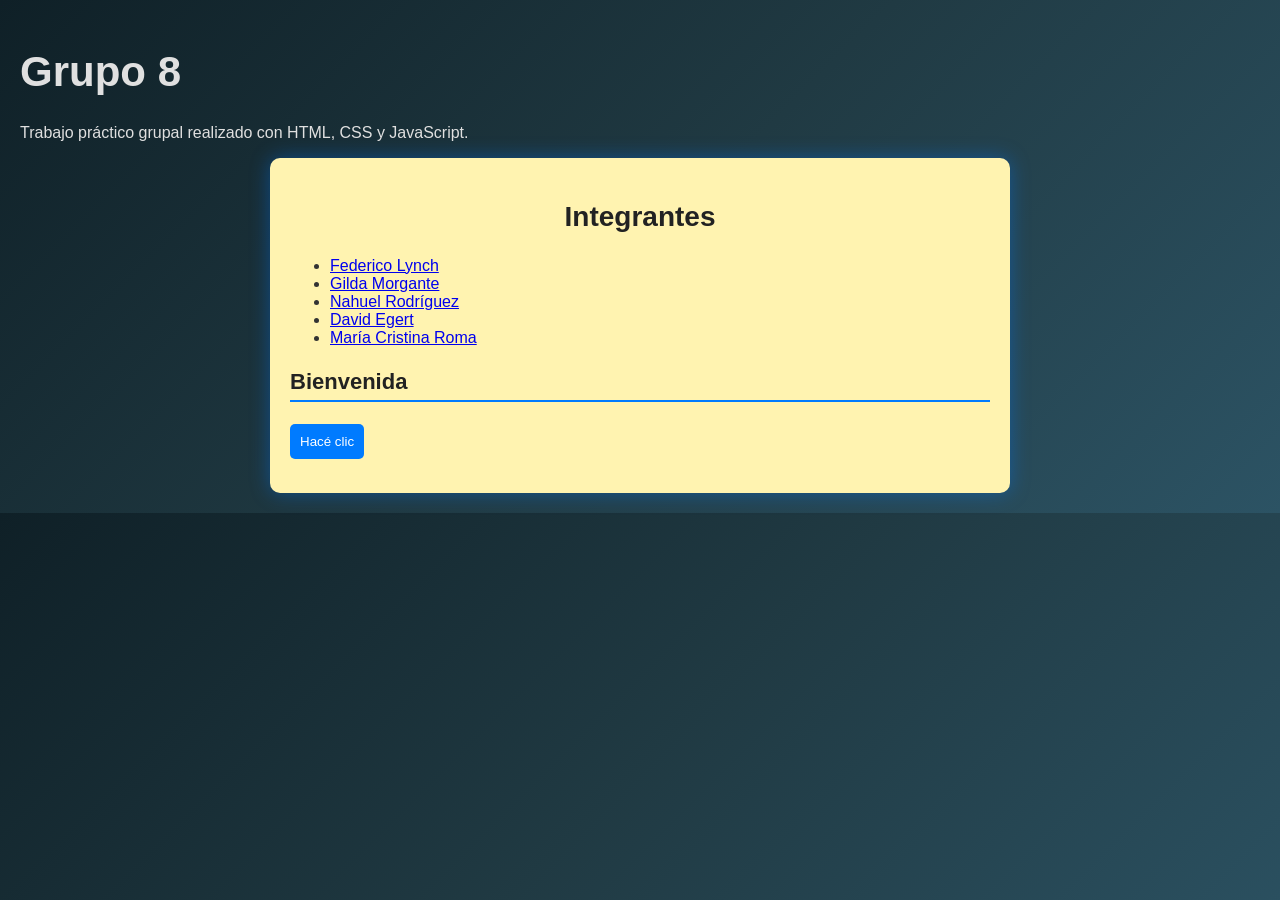
==== index.html @ 2f5c11e4 "..." ====
<!DOCTYPE html>
<html lang="es">
<head>
  <meta charset="UTF-8">
  <title>TP1 Web Grupo 8</title>
  <link rel="stylesheet" href="css/estilos.css">
</head>
<body>

  <header>
    <h1>Grupo 8</h1>
    <p>Trabajo práctico grupal realizado con HTML, CSS y JavaScript.</p>
  </header>

  <main>
    <section>
      <h2>Integrantes</h2>
      <ul>
        <li><a href="integrante1.html">Federico Lynch</a></li>
        <li><a href="integrante2.html">Gilda Morgante</a></li>
        <li><a href="integrante3.html">Nahuel Rodríguez</a></li>
        <li><a href="integrante4.html">David Egert</a></li>
        <li><a href="integrante5.html">María Cristina Roma</a></li>
      </ul>
    </section>

    <section>
      <h3>Bienvenida</h3>
      <button onclick="mostrarBienvenida()">Hacé clic</button>
      <p id="mensaje-index"></p>
    </section>
  </main>

  <script>
    function mostrarBienvenida() {
      document.getElementById("mensaje-index").innerText = "Bienvenidos a la portada del Grupo 8 👋";
    }
  </script>

</body>
</html>
---- css/estilos.css ----
body {
  font-family: Arial, sans-serif;
  background: linear-gradient(135deg, #0f2027, #203a43, #2c5364);
  margin: 0;
  padding: 20px;
  color: #e0e0e0;
}

main {
  max-width: 600px;
  margin: auto;
  background: #fff3b0;
  padding: 20px;
  border-radius: 10px;
  box-shadow: 0 0 20px rgba(0, 123, 255, 0.4);
  color: #333; /* 👈 AGREGAR ACÁ */
}

h1 {
  color: #e0e0e0; /* claro para el fondo azul */
}

h2, h3 {
  color: #222; /* gris oscuro casi negro */
}

button {
  background-color: #007bff;
  color: white;
  border: none;
  padding: 10px;
  border-radius: 5px;
  cursor: pointer;
}
section p {
  margin-top: 10px;
  color: #555;
  font-size: 14px;
}
h2 {
  text-align: center;
}

h3 {
  border-bottom: 2px solid #007bff;
  padding-bottom: 5px;
}
body {
  background: linear-gradient(135deg, #0f2027, #203a43, #2c5364);
}
button:hover {
  background-color: #0056b3;
}
.avatar {
  width: 150px;
  height: 150px;
  object-fit: cover;
  border-radius: 50%;
  display: block;
  margin: 0 auto 20px auto;
  border: 4px solid #007bff;
  transition: 0.3s;
}

.avatar:hover {
  transform: scale(1.1);
}
/* =========================
   RESPONSIVE DESIGN
   ========================= */

/* Celulares pequeños */
@media (max-width: 400px) {
  body {
    padding: 10px;
  }

  main {
    width: 100%;
    padding: 15px;
  }

  h1 {
    font-size: 28px;
  }

  h2 {
    font-size: 22px;
  }

  h3 {
    font-size: 18px;
  }

  .avatar {
    width: 120px;
    height: 120px;
  }

  nav a {
    display: inline-block;
    margin-bottom: 8px;
  }
}

/* Tablets y pantallas medianas */
@media (min-width: 401px) and (max-width: 900px) {
  body {
    padding: 15px;
  }

  main {
    max-width: 90%;
  }

  .avatar {
    width: 140px;
    height: 140px;
  }
}

/* Escritorio grande */
@media (min-width: 1200px) {
  main {
    max-width: 700px;
  }

  h1 {
    font-size: 42px;
  }

  h2 {
    font-size: 28px;
  }

  h3 {
    font-size: 22px;
  }
}
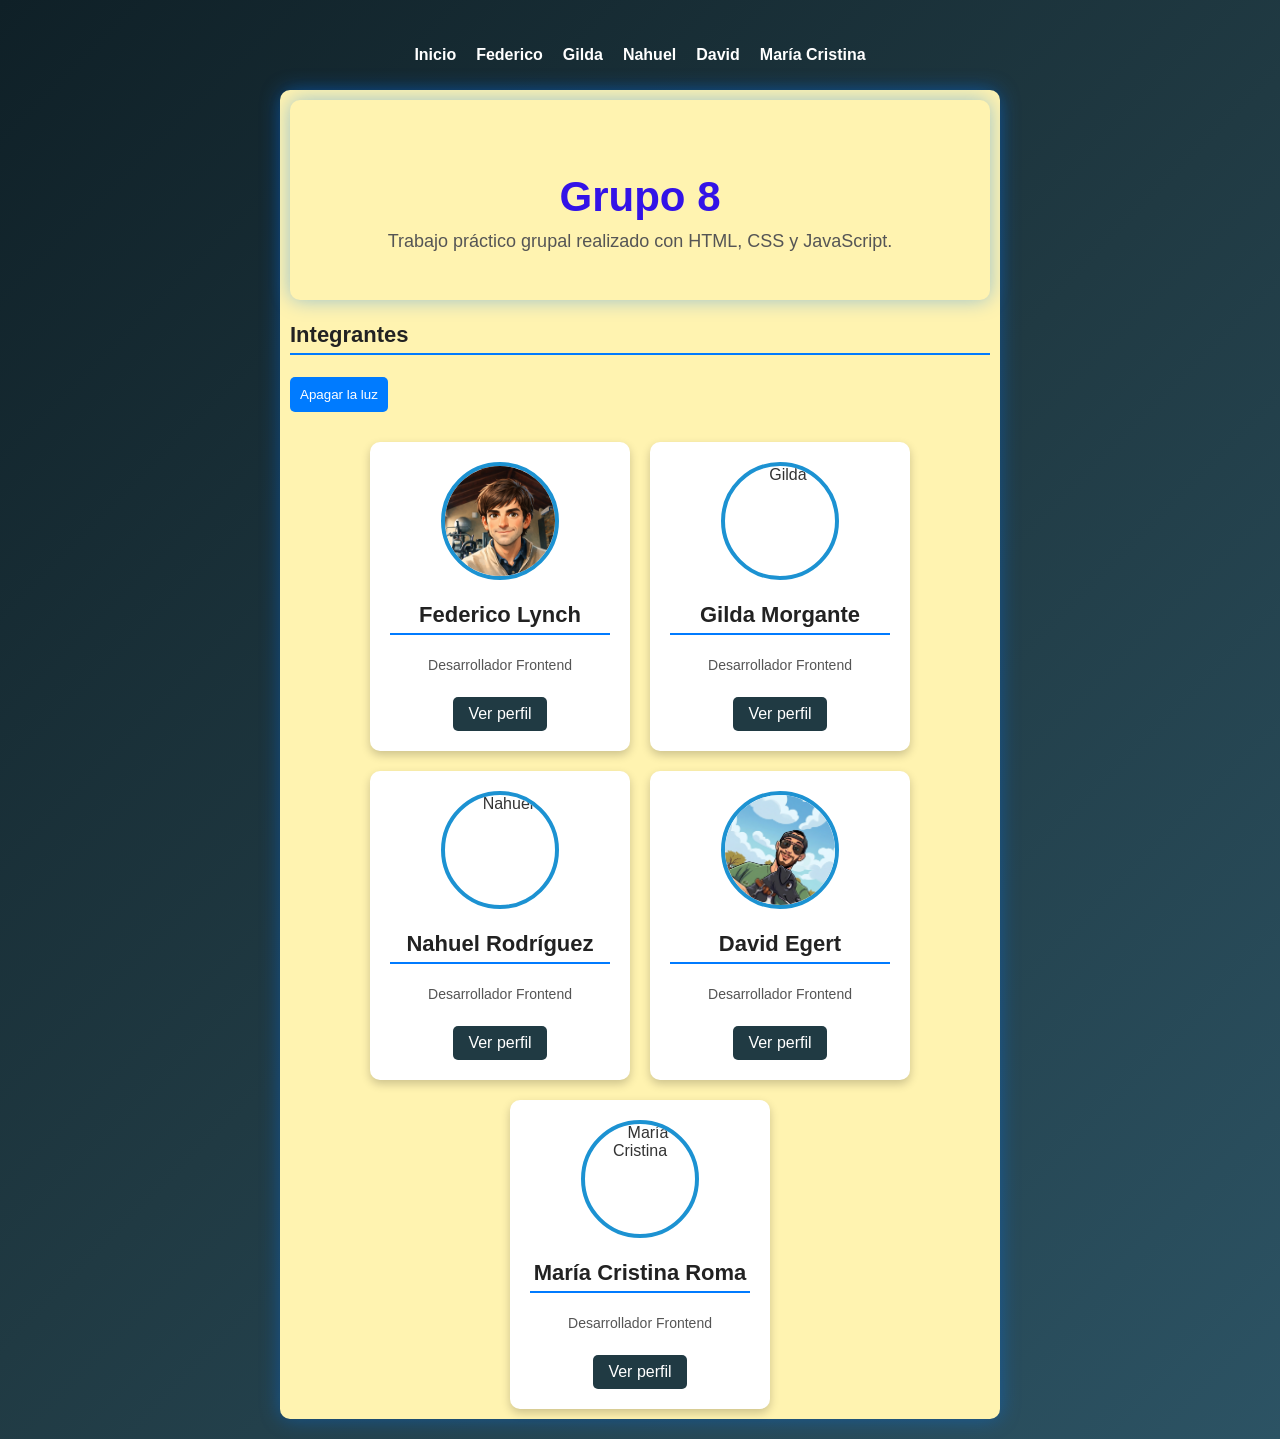
==== commit 61a9feca: "Agregue perfil David, cambios en la portada, agregue tarjetas en portada y menú" ====
--- a/index.html
+++ b/index.html
@@ -8,34 +8,99 @@
 <body>
 
   <header>
-    <h1>Grupo 8</h1>
-    <p>Trabajo práctico grupal realizado con HTML, CSS y JavaScript.</p>
+  <nav>
+    <ul class="menu">
+      <li><a href="index.html">Inicio</a></li>
+      <li><a href="integrante1.html">Federico</a></li>
+      <li><a href="integrante2.html">Gilda</a></li>
+      <li><a href="integrante3.html">Nahuel</a></li>
+      <li><a href="integrante4.html">David</a></li>
+      <li><a href="integrante5.html">María Cristina</a></li>
+    </ul>
+  </nav>
+
   </header>
 
   <main>
-    <section>
-      <h2>Integrantes</h2>
-      <ul>
+    
+
+  <main class="portada">
+  <section class="presentacion">
+    <h1>Grupo 8</h1>
+    <p>Trabajo práctico grupal realizado con HTML, CSS y JavaScript.</p>
+    
+  </section>
+ <!-- otras secciones -->
+    
+
+</main>
+      <!--<ul>
         <li><a href="integrante1.html">Federico Lynch</a></li>
         <li><a href="integrante2.html">Gilda Morgante</a></li>
         <li><a href="integrante3.html">Nahuel Rodríguez</a></li>
         <li><a href="integrante4.html">David Egert</a></li>
         <li><a href="integrante5.html">María Cristina Roma</a></li>
-      </ul>
+      </ul>-->
     </section>
 
+
+
     <section>
-      <h3>Bienvenida</h3>
-      <button onclick="mostrarBienvenida()">Hacé clic</button>
+      <h3>Integrantes</h3>
+      <button id="btn-luz" onclick="toggleTarjetas()">
+    Apagar la luz
+      </button>
+      <!--<button onclick="mostrarBienvenida()">Hacé clic</button>-->
       <p id="mensaje-index"></p>
+
+<section class="contenedor-tarjetas">
+  <div class="tarjeta">
+  <img src="img/avatar_fede.png" alt="Federico Lynch" class="avatar-card">
+  <h3>Federico Lynch</h3>
+  <p>Desarrollador Frontend</p>
+  <a href="integrante1.html" class="boton">Ver perfil</a>
+</div>
+
+<div class="tarjeta">
+  <img src="" alt="Gilda" class="avatar-card">
+  <h3>Gilda Morgante</h3>
+  <p>Desarrollador Frontend</p>
+  <a href="integrante2.html" class="boton">Ver perfil</a>
+</div>
+
+  <div class="tarjeta">
+  <img src="" alt="Nahuel" class="avatar-card">
+  <h3>Nahuel Rodríguez</h3>
+  <p>Desarrollador Frontend</p>
+  <a href="integrante3.html" class="boton">Ver perfil</a>
+</div>
+
+<div class="tarjeta">
+  <img src="/img/avatar_david.png" alt="David" class="avatar-card">
+  <h3>David Egert</h3>
+  <p>Desarrollador Frontend</p>
+  <a href="integrante4.html" class="boton">Ver perfil</a>
+</div>
+
+ <div class="tarjeta">
+  <img src="" alt="María Cristina" class="avatar-card">
+  <h3>María Cristina Roma</h3>
+  <p>Desarrollador Frontend</p>
+  <a href="integrante5.html" class="boton">Ver perfil</a>
+</div>
+</section>
+
+
     </section>
   </main>
 
-  <script>
+  <script src="/js/script.js"></script>
+  <!--<script>
     function mostrarBienvenida() {
-      document.getElementById("mensaje-index").innerText = "Bienvenidos a la portada del Grupo 8 👋";
+      document.getElementById("mensaje-index").innerText = "Bienvenidos a la portada del Grupo 8";
     }
-  </script>
+  </script>-->
 
 </body>
+
 </html>
--- a/css/estilos.css
+++ b/css/estilos.css
@@ -6,18 +6,167 @@
   color: #e0e0e0;
 }
 
+header {
+  text-align: center;
+  padding: 10px 10px;
+  background: transparent; 
+}
+
+/* ===== MENU ===== */
+
+.menu {
+  list-style: none;
+  padding: 0;
+  display: flex;
+  justify-content: center;
+  gap: 20px;
+}
+
+.menu a {
+  text-decoration: none;
+  color: white;
+  font-weight: bold;
+
+  display: inline-block; 
+  transition: transform 0.2s ease, color 0.2s ease;
+}
+
+.menu a:hover {
+  color: #ffd369;
+   transform: scale(1.1 );
+}
+
+
+/* =========================
+   PORTADA CENTRADA
+========================= */
+
+.portada {
+  display: flex;
+  justify-content: center;
+  align-items: center;
+  text-align: center;
+  min-height: 20vh;
+}
+
+/*.presentacion {
+  background: hsla(245, 79%, 33%, 0.08);
+  backdrop-filter: blur(12px);
+  padding: 20px;
+  border-radius: 15px;
+  box-shadow: 0 0 25px rgba(0, 0, 0, 0.3);
+  max-width: 300px;
+}*/
+
+/* Colores adaptados al fondo azul */
+
+.presentacion h1 {
+  color: linear-gradient(135deg, #0f2027, #203a43, #2c5364);
+  font-size: 42px;
+  margin-bottom: 10px;
+}
+
+.presentacion p {
+  color: linear-gradient(135deg, #0f2027, #203a43, #2c5364);
+  font-size: 18px;
+  margin-bottom: 10px;
+}
+
+.presentacion h2 {
+  color: #1c92d2;
+  font-weight: 600;
+}
+
+
+
+
+
+/* ===== TARJETAS ===== */
+
+.contenedor-tarjetas {
+  display: flex;
+  flex-wrap: wrap;
+  gap: 20px;
+  justify-content: center;
+  margin-top: 30px;
+}
+
+.tarjeta {
+  background: white;
+  color: #333;
+  padding: 20px;
+  border-radius: 10px;
+  width: 220px;
+  text-align: center;
+  box-shadow: 0 4px 10px rgba(0,0,0,0.2);
+  transition: transform 0.3s;
+}
+
+.avatar-card {
+  width: 110px;
+  height: 110px;
+  object-fit: cover;
+  border-radius: 50%;
+  margin: 0 auto 15px auto;
+  display: block;
+  border: 4px solid #1c92d2;
+  transition: transform 0.3s ease;
+}
+
+/* Animación al pasar el mouse */
+.tarjeta:hover .avatar-card {
+  transform: scale(1.08);
+}
+
+.tarjeta:hover {
+  transform: scale(1.05);
+}
+
+.boton {
+  display: inline-block;
+  margin-top: 10px;
+  padding: 8px 15px;
+  background: #203a43;
+  color: white;
+  text-decoration: none;
+  border-radius: 5px;
+}
+
+.boton:hover {
+  background: #2c5364;
+}
+
+
+
+/* =========================
+   MODO TARJETAS OSCURO
+========================= */
+
+.modo-tarjetas .tarjeta {
+
+  background: rgba(20, 20, 20, 0.85);
+  color: #ffffff;
+  box-shadow: 0 0 25px rgba(28, 146, 210, 0.6);
+}
+
+.modo-tarjetas .tarjeta h3 {
+  color: #1c92d2;
+}
+
+
+/*--------------------------------------------------------------------------------------------*/
 main {
   max-width: 600px;
   margin: auto;
   background: #fff3b0;
-  padding: 20px;
+  padding: 10px;
   border-radius: 10px;
   box-shadow: 0 0 20px rgba(0, 123, 255, 0.4);
   color: #333; /* 👈 AGREGAR ACÁ */
 }
 
 h1 {
-  color: #e0e0e0; /* claro para el fondo azul */
+  color: #3313e7; /* claro para el fondo azul */
 }
 
 h2, h3 {
@@ -65,6 +214,27 @@
 .avatar:hover {
   transform: scale(1.1);
 }
+
+
+
+/* ===============================
+   PERFIL DAVID (personalización leve)
+================================ */
+
+.perfil-principal h2 {
+  text-align: center;
+  margin-bottom: 15px;
+  font-size: 28px;
+  letter-spacing: 1px;
+} 
+
+.perfil-principal p {
+  text-align: center;
+}
+
+
+
+
 /* =========================
    RESPONSIVE DESIGN
    ========================= */
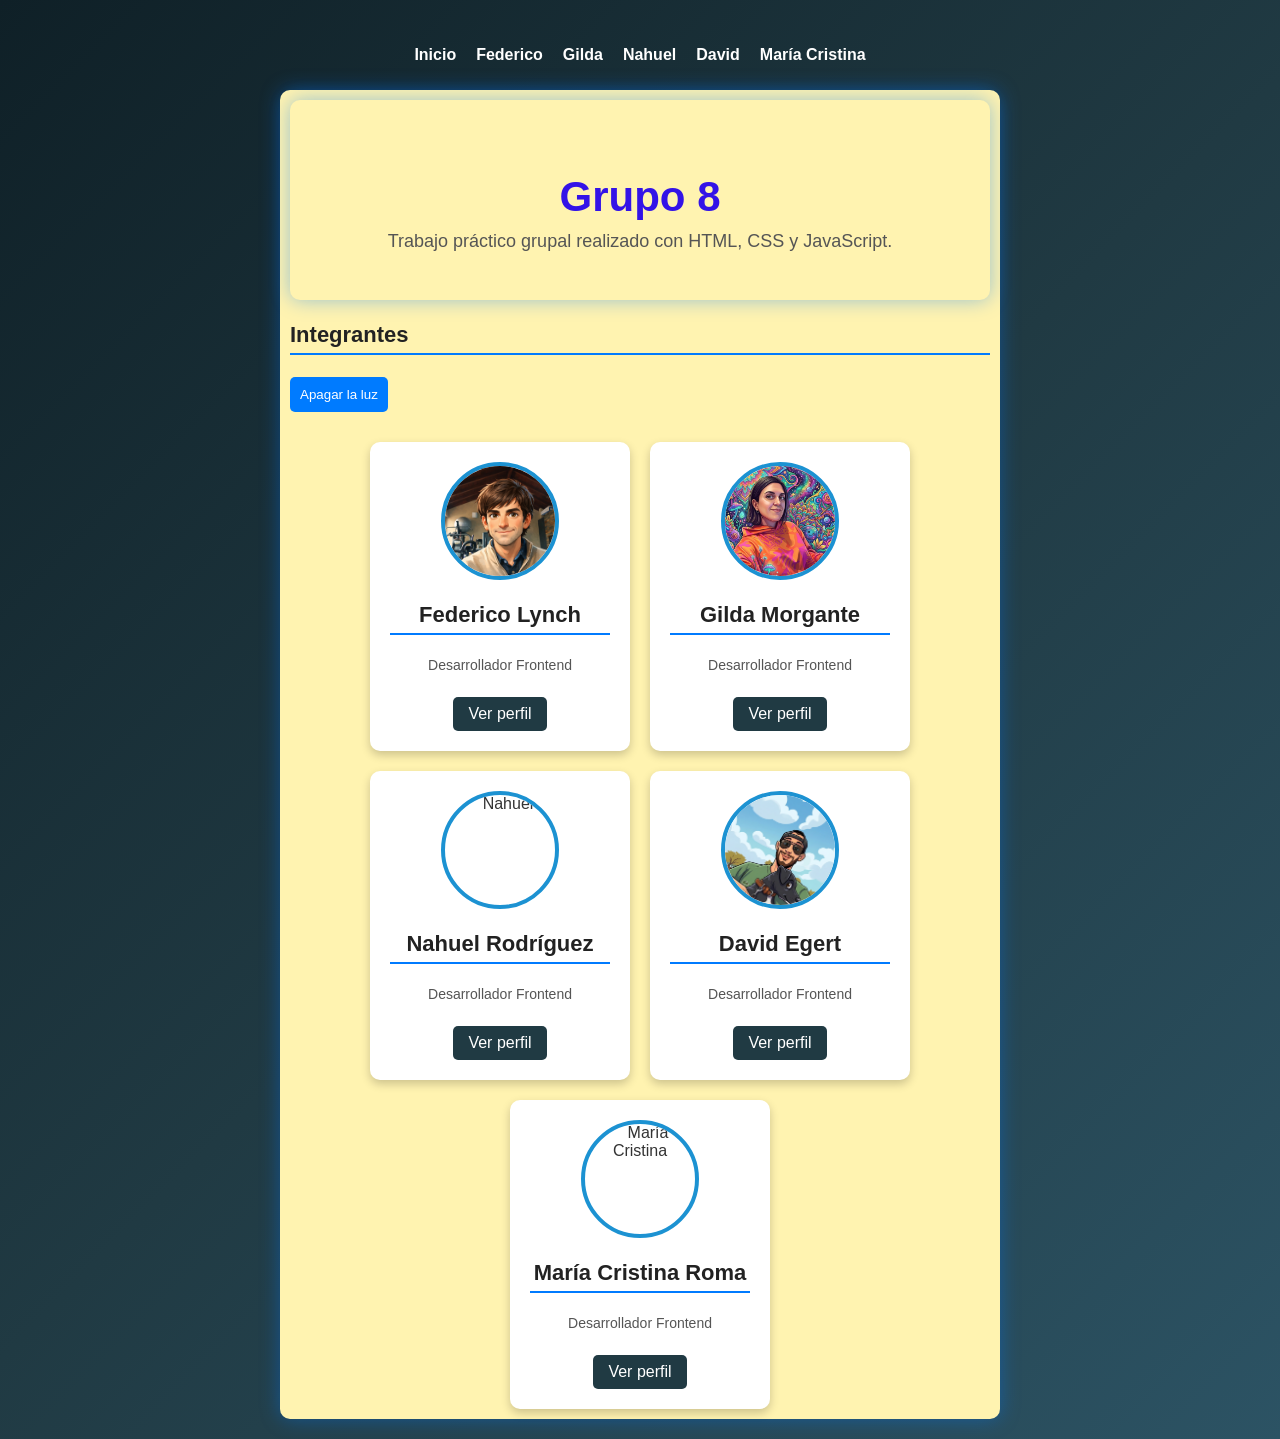
==== commit afb66703: "Deploy html personal (gilda) y funcion de js" ====
--- a/index.html
+++ b/index.html
@@ -1,8 +1,14 @@
 <!DOCTYPE html>
 <html lang="es">
 <head>
+
   <meta charset="UTF-8">
   <title>TP1 Web Grupo 8</title>
+  <!-- FUENTE -->
+  <link rel="preconnect" href="https://fonts.googleapis.com">
+  <link rel="preconnect" href="https://fonts.gstatic.com" crossorigin>
+  <link href="https://fonts.googleapis.com/css2?family=Roboto&display=swap" rel="stylesheet">
+  
   <link rel="stylesheet" href="css/estilos.css">
 </head>
 <body>
@@ -62,14 +68,14 @@
 </div>
 
 <div class="tarjeta">
-  <img src="" alt="Gilda" class="avatar-card">
+  <img src="img/avatar_Gilda.jpg" alt="Gilda" class="avatar-card">
   <h3>Gilda Morgante</h3>
   <p>Desarrollador Frontend</p>
   <a href="integrante2.html" class="boton">Ver perfil</a>
 </div>
 
   <div class="tarjeta">
-  <img src="" alt="Nahuel" class="avatar-card">
+  <img src="IMG/avatar_nahuel.jpg" alt="Nahuel" class="avatar-card">
   <h3>Nahuel Rodríguez</h3>
   <p>Desarrollador Frontend</p>
   <a href="integrante3.html" class="boton">Ver perfil</a>
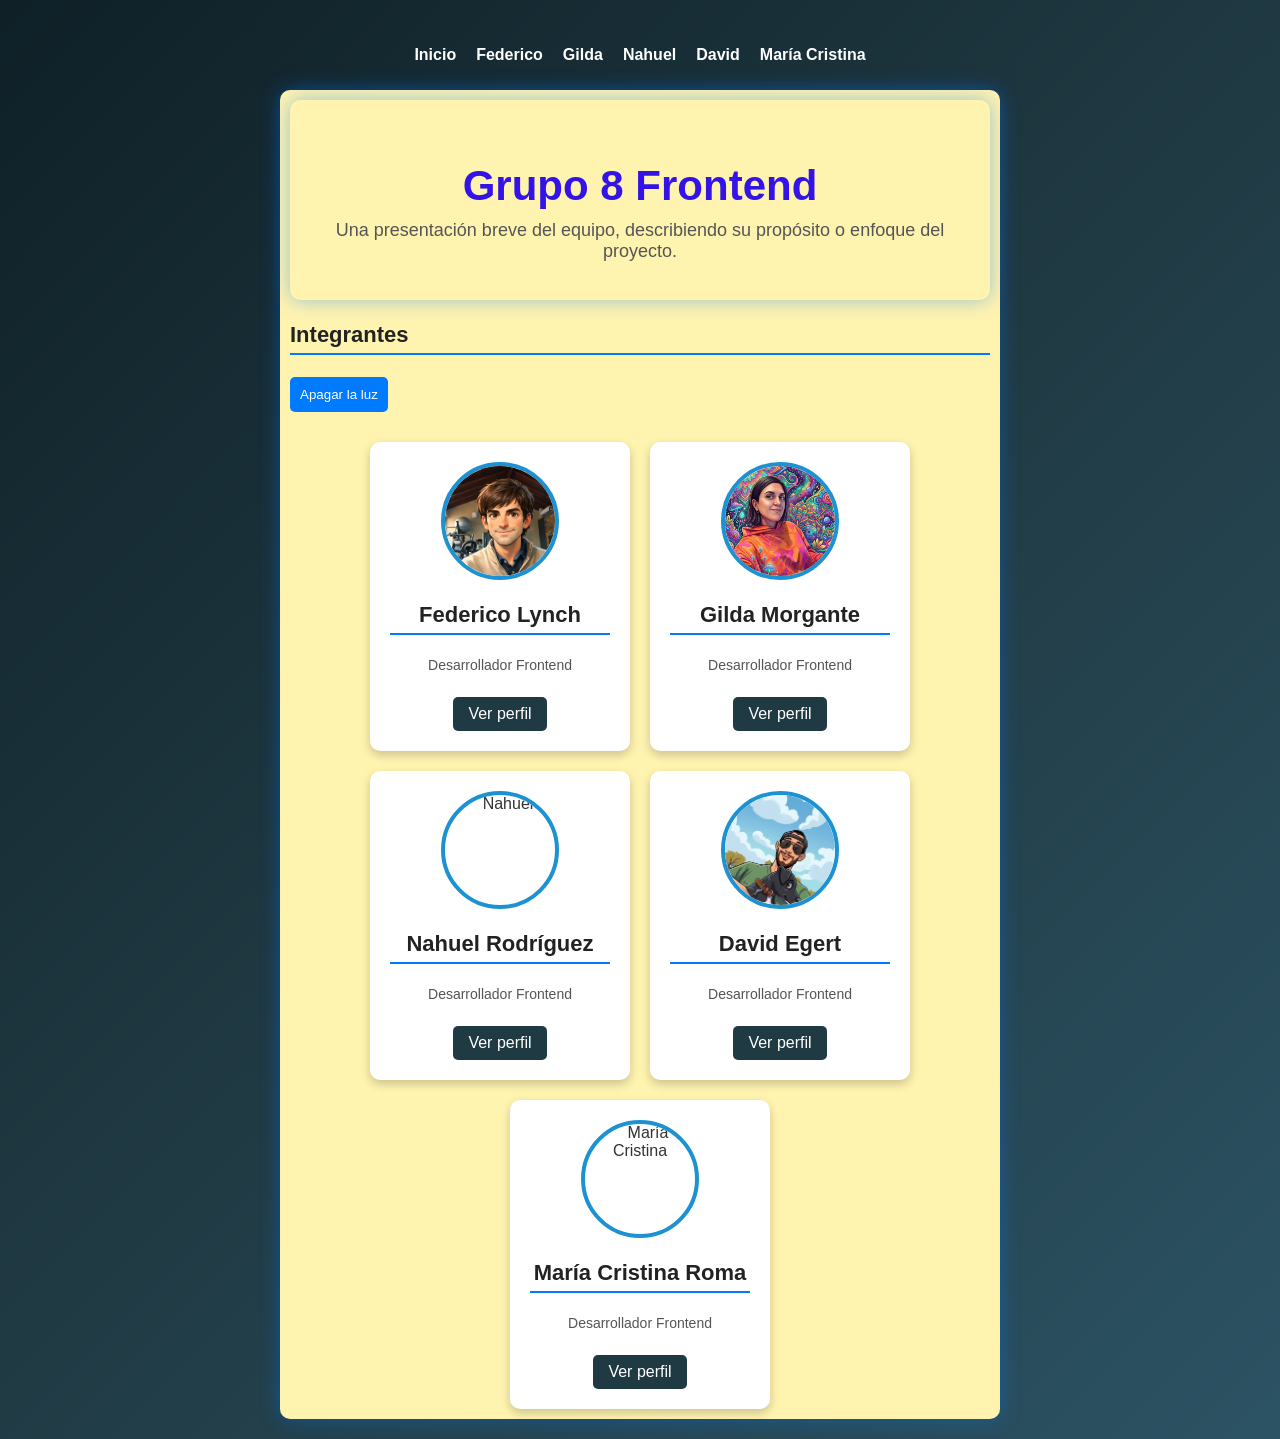
==== commit 66df0e9b: "Modifico fuente en sección principal" ====
--- a/index.html
+++ b/index.html
@@ -4,11 +4,12 @@
 
   <meta charset="UTF-8">
   <title>TP1 Web Grupo 8</title>
+
   <!-- FUENTE -->
-  <link rel="preconnect" href="https://fonts.googleapis.com">
-  <link rel="preconnect" href="https://fonts.gstatic.com" crossorigin>
-  <link href="https://fonts.googleapis.com/css2?family=Roboto&display=swap" rel="stylesheet">
-  
+<link rel="preconnect" href="https://fonts.googleapis.com">
+<link rel="preconnect" href="https://fonts.gstatic.com" crossorigin>
+<link href="https://fonts.googleapis.com/css2?family=Google+Sans+Flex:opsz,wght@6..144,1..1000&family=Jost:ital,wght@0,100..900;1,100..900&display=swap" rel="stylesheet">
+
   <link rel="stylesheet" href="css/estilos.css">
 </head>
 <body>
@@ -32,8 +33,8 @@
 
   <main class="portada">
   <section class="presentacion">
-    <h1>Grupo 8</h1>
-    <p>Trabajo práctico grupal realizado con HTML, CSS y JavaScript.</p>
+    <h1>Grupo 8 Frontend </h1>
+    <p>Una presentación breve del equipo, describiendo su propósito o enfoque del proyecto.</p>
     
   </section>
  <!-- otras secciones -->
--- a/css/estilos.css
+++ b/css/estilos.css
@@ -1,5 +1,5 @@
 body {
-  font-family: Arial, sans-serif;
+  font-family: "Google Sans Flex", sans-serif;
   background: linear-gradient(135deg, #0f2027, #203a43, #2c5364);
   margin: 0;
   padding: 20px;
@@ -232,6 +232,23 @@
   text-align: center;
 }
 
+/* ===============================
+   PERFIL GILDA (Personalización)
+================================ */
+
+.perfil-principal h2 {
+  text-align: center;
+  margin-bottom: 15px;
+  font-size: 28px;
+  letter-spacing: 1px;
+  font-family: "Google Sans Flex"- sans-serif;
+  font-weight: bold;
+
+} 
+
+.perfil-principal p {
+  text-align: center;
+}
 
 
 
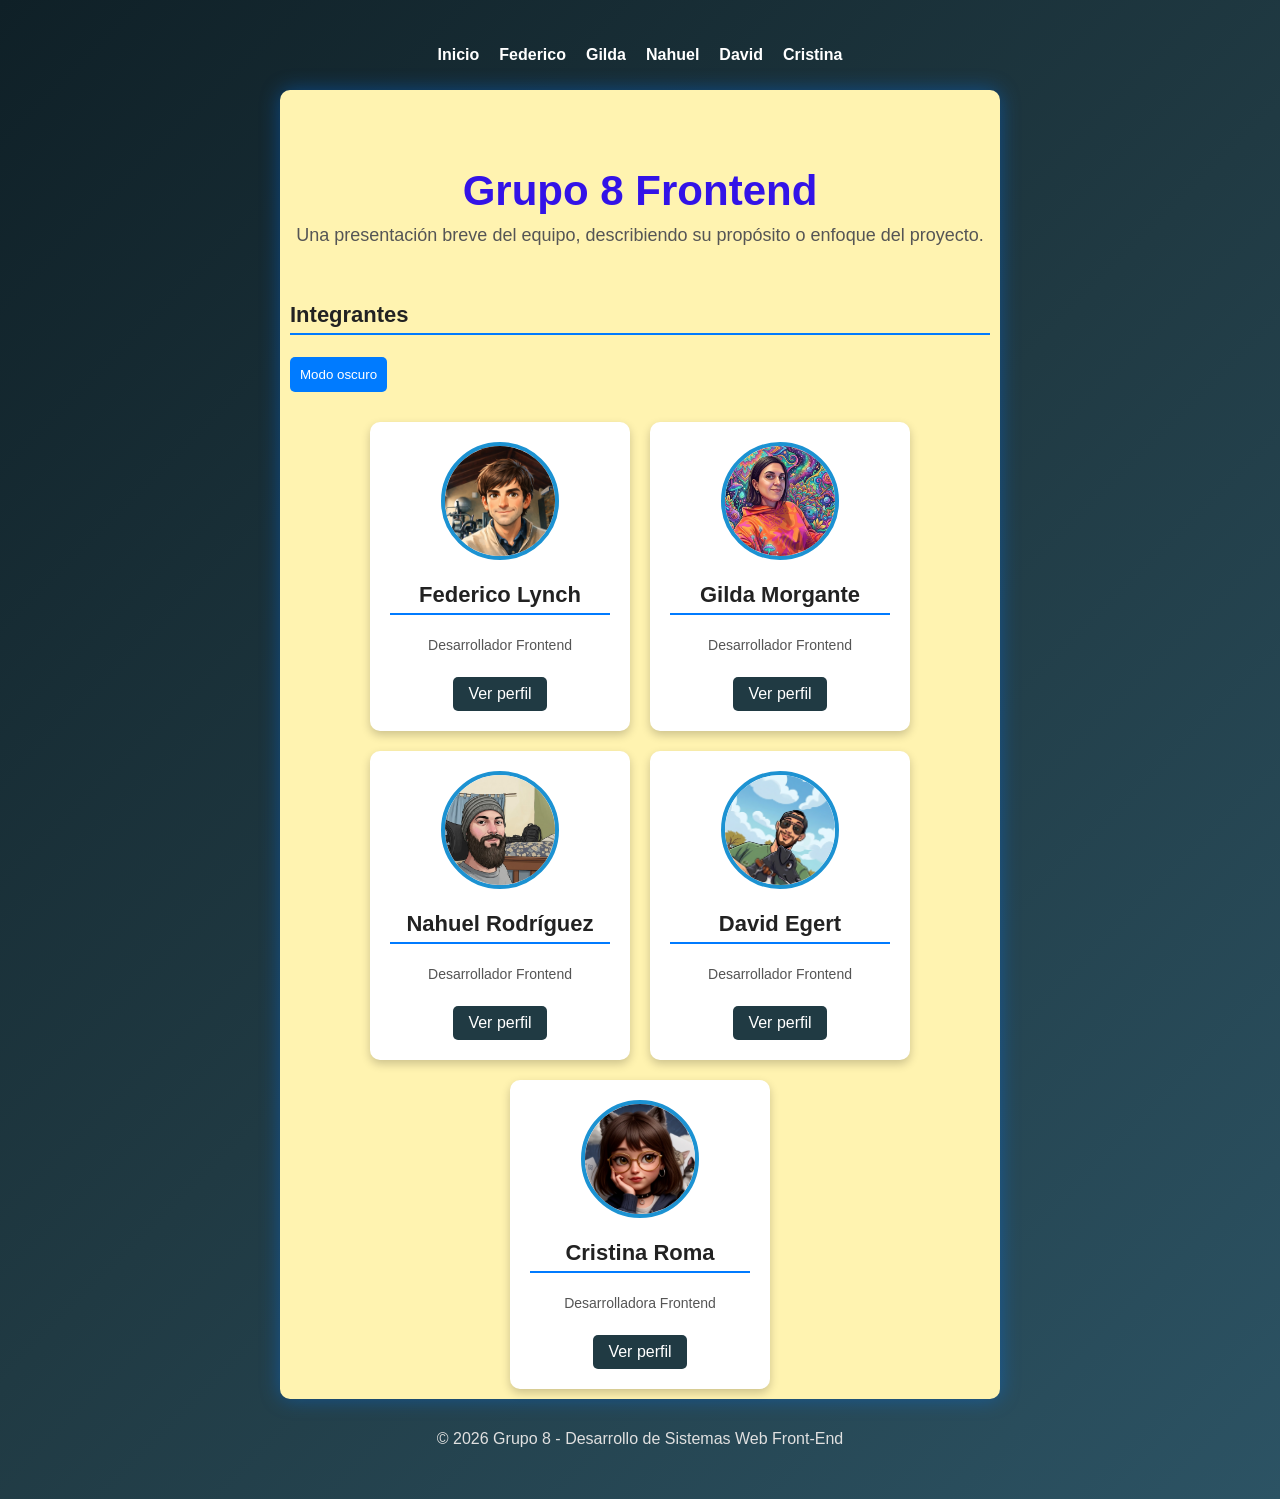
==== commit 0f3e1bcf: "Se agregó tarjeta individual, se modularizaron componentes, se agregaron transiciones y unificaron e" ====
--- a/index.html
+++ b/index.html
@@ -1,105 +1,49 @@
 <!DOCTYPE html>
 <html lang="es">
+
 <head>
-
   <meta charset="UTF-8">
   <title>TP1 Web Grupo 8</title>
 
   <!-- FUENTE -->
-<link rel="preconnect" href="https://fonts.googleapis.com">
-<link rel="preconnect" href="https://fonts.gstatic.com" crossorigin>
-<link href="https://fonts.googleapis.com/css2?family=Google+Sans+Flex:opsz,wght@6..144,1..1000&family=Jost:ital,wght@0,100..900;1,100..900&display=swap" rel="stylesheet">
+  <link rel="preconnect" href="https://fonts.googleapis.com">
+  <link rel="preconnect" href="https://fonts.gstatic.com" crossorigin>
+  <link
+    href="https://fonts.googleapis.com/css2?family=Google+Sans+Flex:opsz,wght@6..144,1..1000&family=Jost:ital,wght@0,100..900;1,100..900&display=swap"
+    rel="stylesheet">
 
   <link rel="stylesheet" href="css/estilos.css">
 </head>
+
 <body>
 
-  <header>
-  <nav>
-    <ul class="menu">
-      <li><a href="index.html">Inicio</a></li>
-      <li><a href="integrante1.html">Federico</a></li>
-      <li><a href="integrante2.html">Gilda</a></li>
-      <li><a href="integrante3.html">Nahuel</a></li>
-      <li><a href="integrante4.html">David</a></li>
-      <li><a href="integrante5.html">María Cristina</a></li>
-    </ul>
-  </nav>
-
-  </header>
+  <div id="header"></div>
 
   <main>
-    
 
-  <main class="portada">
-  <section class="presentacion">
-    <h1>Grupo 8 Frontend </h1>
-    <p>Una presentación breve del equipo, describiendo su propósito o enfoque del proyecto.</p>
-    
-  </section>
- <!-- otras secciones -->
-    
-
-</main>
-      <!--<ul>
-        <li><a href="integrante1.html">Federico Lynch</a></li>
-        <li><a href="integrante2.html">Gilda Morgante</a></li>
-        <li><a href="integrante3.html">Nahuel Rodríguez</a></li>
-        <li><a href="integrante4.html">David Egert</a></li>
-        <li><a href="integrante5.html">María Cristina Roma</a></li>
-      </ul>-->
+    <!-- PORTADA -->
+    <section class="portada">
+      <section class="presentacion">
+        <h1>Grupo 8 Frontend </h1>
+        <p>Una presentación breve del equipo, describiendo su propósito o enfoque del proyecto.</p>
+      </section>
     </section>
 
-
-
+    <!-- INTEGRANTES -->
     <section>
       <h3>Integrantes</h3>
       <button id="btn-luz" onclick="toggleTarjetas()">
-    Apagar la luz
+        Modo oscuro
       </button>
       <!--<button onclick="mostrarBienvenida()">Hacé clic</button>-->
       <p id="mensaje-index"></p>
 
-<section class="contenedor-tarjetas">
-  <div class="tarjeta">
-  <img src="img/avatar_fede.png" alt="Federico Lynch" class="avatar-card">
-  <h3>Federico Lynch</h3>
-  <p>Desarrollador Frontend</p>
-  <a href="integrante1.html" class="boton">Ver perfil</a>
-</div>
-
-<div class="tarjeta">
-  <img src="img/avatar_Gilda.jpg" alt="Gilda" class="avatar-card">
-  <h3>Gilda Morgante</h3>
-  <p>Desarrollador Frontend</p>
-  <a href="integrante2.html" class="boton">Ver perfil</a>
-</div>
-
-  <div class="tarjeta">
-  <img src="IMG/avatar_nahuel.jpg" alt="Nahuel" class="avatar-card">
-  <h3>Nahuel Rodríguez</h3>
-  <p>Desarrollador Frontend</p>
-  <a href="integrante3.html" class="boton">Ver perfil</a>
-</div>
-
-<div class="tarjeta">
-  <img src="/img/avatar_david.png" alt="David" class="avatar-card">
-  <h3>David Egert</h3>
-  <p>Desarrollador Frontend</p>
-  <a href="integrante4.html" class="boton">Ver perfil</a>
-</div>
-
- <div class="tarjeta">
-  <img src="" alt="María Cristina" class="avatar-card">
-  <h3>María Cristina Roma</h3>
-  <p>Desarrollador Frontend</p>
-  <a href="integrante5.html" class="boton">Ver perfil</a>
-</div>
-</section>
-
-
+      <section class="contenedor-tarjetas" id="contenedor-tarjetas">
+      </section>
     </section>
   </main>
+
+  <div id="footer"></div>
 
   <script src="/js/script.js"></script>
   <!--<script>
@@ -109,5 +53,4 @@
   </script>-->
 
 </body>
-
 </html>
--- a/css/estilos.css
+++ b/css/estilos.css
@@ -99,7 +99,14 @@
   width: 220px;
   text-align: center;
   box-shadow: 0 4px 10px rgba(0,0,0,0.2);
-  transition: transform 0.3s;
+  opacity: 0;
+  transform: translateY(20px);
+  transition: opacity 0.5s ease, transform 0.5s ease;
+}
+
+.tarjeta.visible {
+  opacity: 1;
+  transform: translateY(0);
 }
 
 .avatar-card {
@@ -162,7 +169,18 @@
   padding: 10px;
   border-radius: 10px;
   box-shadow: 0 0 20px rgba(0, 123, 255, 0.4);
-  color: #333; /* 👈 AGREGAR ACÁ */
+  color: #333; 
+}
+
+main.perfil {
+  opacity: 0;
+  transform: translateY(20px);
+  transition: all 0.6s ease;
+}
+
+main.perfil.visible {
+  opacity: 1;
+  transform: translateY(0);
 }
 
 h1 {
@@ -215,6 +233,10 @@
   transform: scale(1.1);
 }
 
+footer {
+  text-align: center;
+  padding: 15px;
+}
 
 
 /* ===============================
@@ -250,7 +272,54 @@
   text-align: center;
 }
 
-
+/* ===============================
+   PERFIL CRISTINA (Personalización)
+================================ */
+
+#info-contacto {
+  opacity: 0;
+  transform: translateY(-10px);
+  max-height: 0;
+  overflow: hidden;
+  transition: all 0.4s ease;
+}
+
+#info-contacto.activo {
+  opacity: 1;
+  transform: translateY(0);
+  max-height: 200px;
+}
+
+#btn-contacto {
+  display: block;
+  margin: 30px 0 15px 0;
+  padding: 10px 20px;
+  background-color: #2c5364;
+  color: white;
+  border: none;
+  border-radius: 5px;
+  cursor: pointer;
+  transition: 0.3s;
+}
+
+#btn-contacto:hover {
+  background-color: #1e3c48;
+}
+
+#info-contacto {
+  margin-top: 10px;
+  padding: 12px;
+  border-radius: 8px;
+  transition: opacity 0.4s ease, transform 0.4s ease;
+}
+
+/* Responsive */
+@media (max-width: 400px) {
+  #btn-contacto {
+    width: 100%;
+    font-size: 16px;
+  }
+}
 
 /* =========================
    RESPONSIVE DESIGN
@@ -323,4 +392,4 @@
   h3 {
     font-size: 22px;
   }
-}+} 
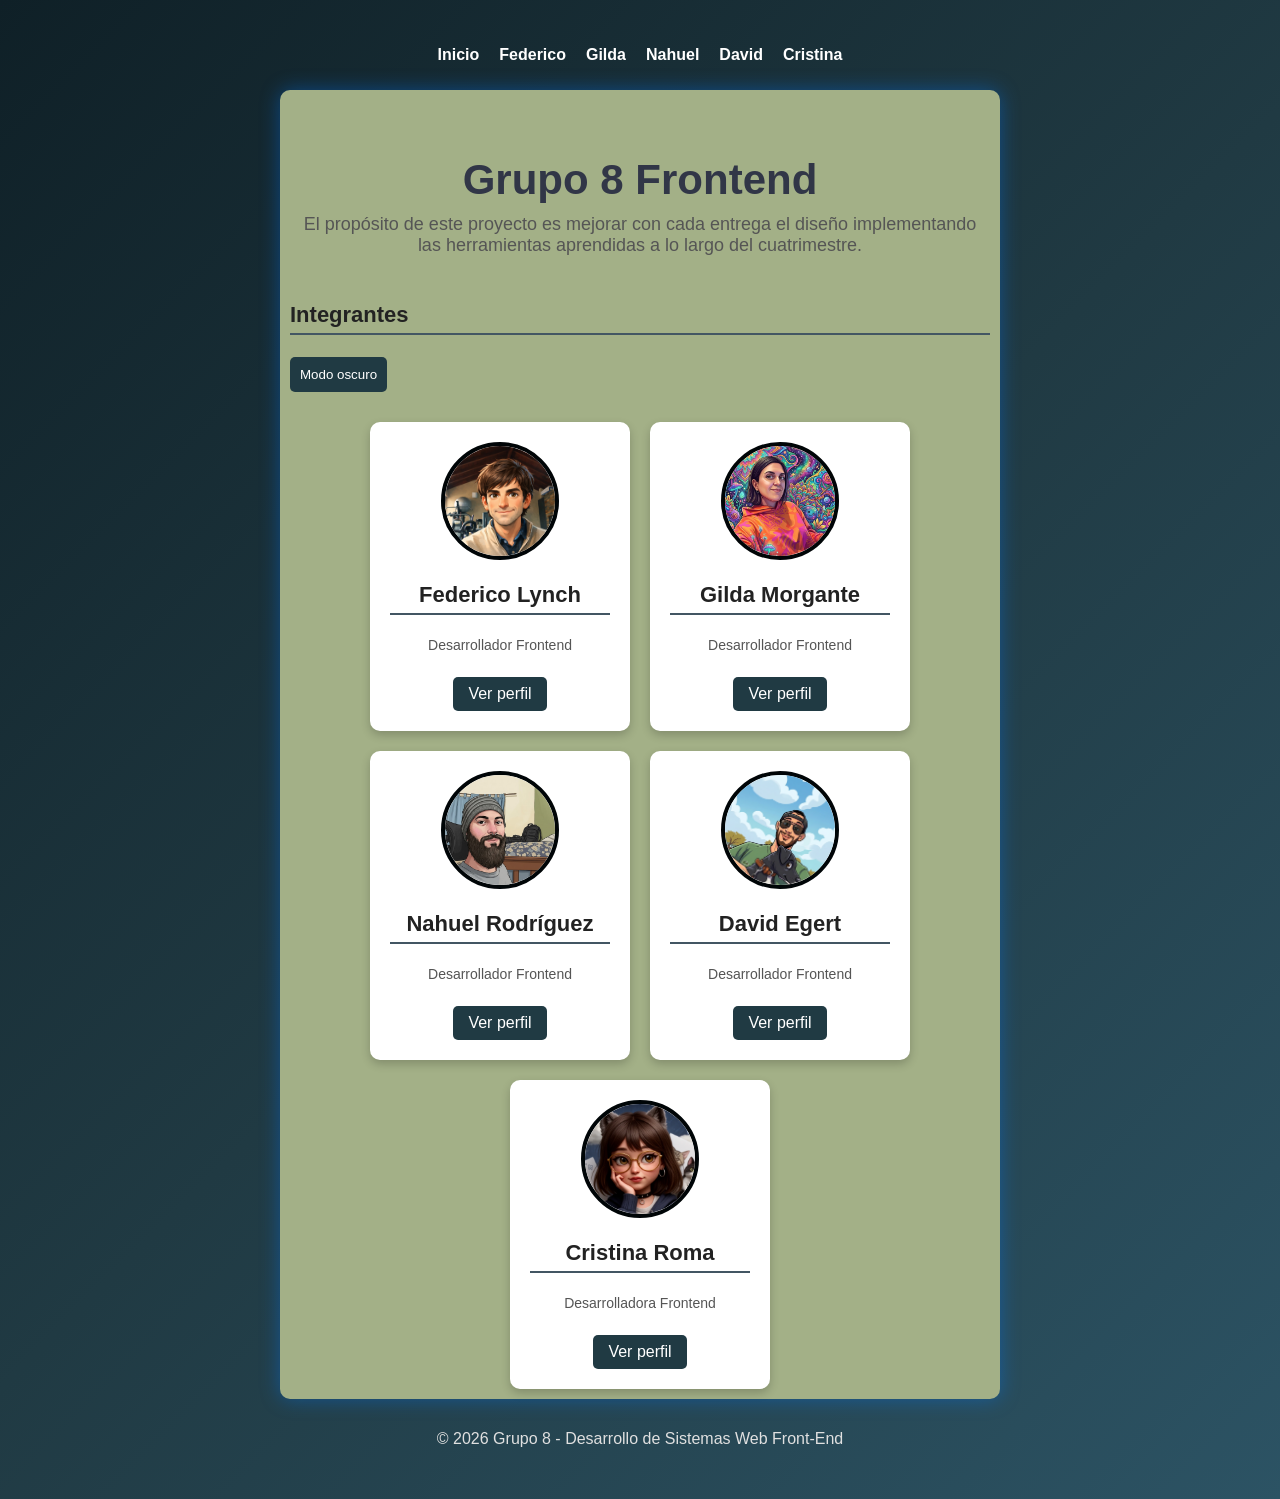
==== commit 9de8d570: "Modifico paleta de colores y fuentes" ====
--- a/index.html
+++ b/index.html
@@ -24,8 +24,8 @@
     <!-- PORTADA -->
     <section class="portada">
       <section class="presentacion">
-        <h1>Grupo 8 Frontend </h1>
-        <p>Una presentación breve del equipo, describiendo su propósito o enfoque del proyecto.</p>
+        <h1> Grupo 8 Frontend </h1>
+        <p>El propósito de este proyecto es mejorar con cada entrega el diseño implementando las herramientas aprendidas a lo largo del cuatrimestre.</p>
       </section>
     </section>
 
--- a/css/estilos.css
+++ b/css/estilos.css
@@ -32,7 +32,7 @@
 }
 
 .menu a:hover {
-  color: #ffd369;
+  color: #A3B087;
    transform: scale(1.1 );
 }
 
@@ -73,7 +73,7 @@
 }
 
 .presentacion h2 {
-  color: #1c92d2;
+  color: #000000;
   font-weight: 600;
 }
 
@@ -116,7 +116,7 @@
   border-radius: 50%;
   margin: 0 auto 15px auto;
   display: block;
-  border: 4px solid #1c92d2;
+  border: 4px solid #000507;
   transition: transform 0.3s ease;
 }
 
@@ -140,7 +140,7 @@
 }
 
 .boton:hover {
-  background: #2c5364;
+  background:#203a43;
 }
 
 
@@ -165,7 +165,7 @@
 main {
   max-width: 600px;
   margin: auto;
-  background: #fff3b0;
+  background: #A3B087;
   padding: 10px;
   border-radius: 10px;
   box-shadow: 0 0 20px rgba(0, 123, 255, 0.4);
@@ -184,39 +184,45 @@
 }
 
 h1 {
-  color: #3313e7; /* claro para el fondo azul */
+  color: #313647; /* claro para el fondo azul */
+
 }
 
 h2, h3 {
   color: #222; /* gris oscuro casi negro */
+  font-family: "Google Sans Flex", sans-serif;
+
 }
 
 button {
-  background-color: #007bff;
+  background-color: #203a43;
   color: white;
   border: none;
   padding: 10px;
   border-radius: 5px;
   cursor: pointer;
+  font-family: "Google Sans Flex", sans-serif;
 }
 section p {
   margin-top: 10px;
   color: #555;
   font-size: 14px;
+  font-family: "Google Sans Flex", sans-serif;
 }
 h2 {
   text-align: center;
 }
 
 h3 {
-  border-bottom: 2px solid #007bff;
+  border-bottom: 2px solid #435663;
   padding-bottom: 5px;
+  font-family: "Google Sans Flex", sans-serif;
 }
 body {
   background: linear-gradient(135deg, #0f2027, #203a43, #2c5364);
 }
 button:hover {
-  background-color: #0056b3;
+  background-color: #435663;
 }
 .avatar {
   width: 150px;
@@ -225,7 +231,7 @@
   border-radius: 50%;
   display: block;
   margin: 0 auto 20px auto;
-  border: 4px solid #007bff;
+  border: 4px solid #435663;
   transition: 0.3s;
 }
 
@@ -258,17 +264,17 @@
    PERFIL GILDA (Personalización)
 ================================ */
 
-.perfil-principal h2 {
+.perfil-gilda h2 {
   text-align: center;
   margin-bottom: 15px;
   font-size: 28px;
   letter-spacing: 1px;
-  font-family: "Google Sans Flex"- sans-serif;
+  font-family: "Google Sans Flex",sans-serif;
   font-weight: bold;
 
 } 
 
-.perfil-principal p {
+.perfil-gilda p {
   text-align: center;
 }
 
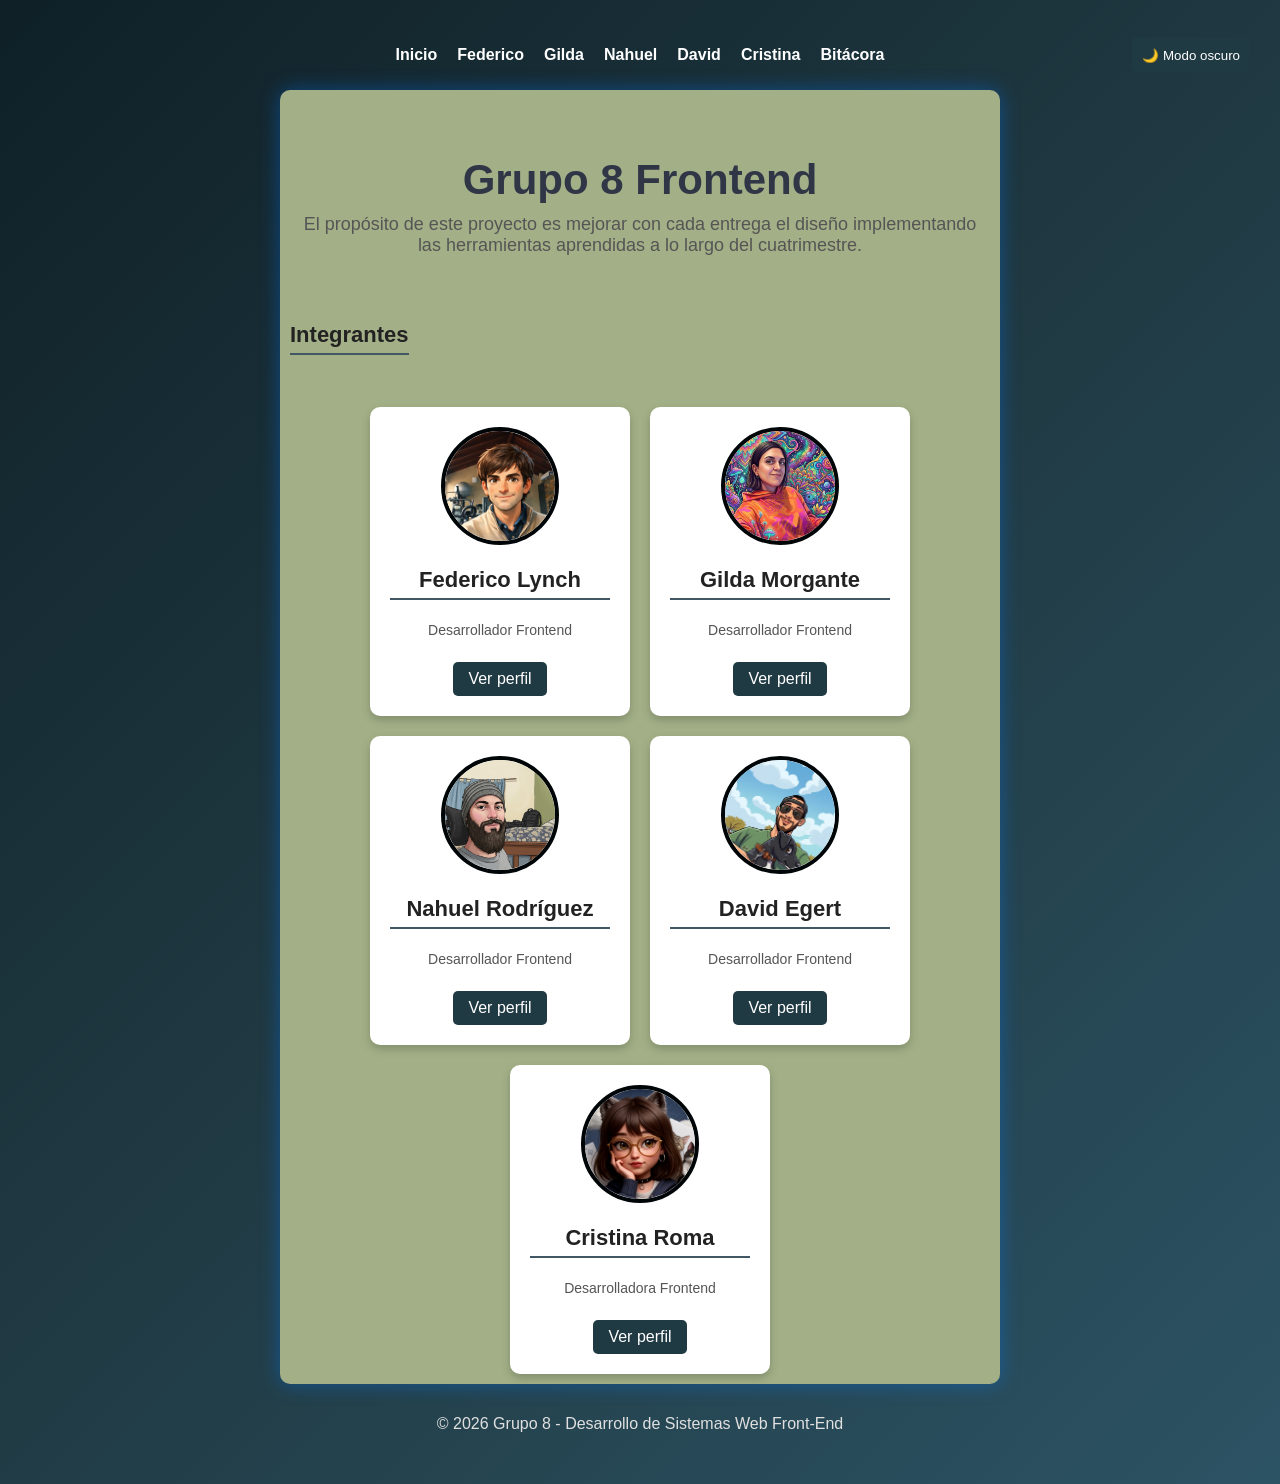
==== commit 8ca73c5f: "Se implementó modo oscuro global, se unificaron fuentes y se agregó contenido a bitacora.html" ====
--- a/index.html
+++ b/index.html
@@ -31,10 +31,9 @@
 
     <!-- INTEGRANTES -->
     <section>
-      <h3>Integrantes</h3>
-      <button id="btn-luz" onclick="toggleTarjetas()">
-        Modo oscuro
-      </button>
+      <div class="titulo-integrantes">
+        <h3>Integrantes</h3>
+      </div>
       <!--<button onclick="mostrarBienvenida()">Hacé clic</button>-->
       <p id="mensaje-index"></p>
 
--- a/css/estilos.css
+++ b/css/estilos.css
@@ -76,9 +76,6 @@
   color: #000000;
   font-weight: 600;
 }
-
-
-
 
 
 /* ===== TARJETAS ===== */
@@ -144,22 +141,68 @@
 }
 
 
-
 /* =========================
-   MODO TARJETAS OSCURO
+   MODO OSCURO GLOBAL
 ========================= */
+.nav-principal {
+  position: relative;
+}
+
+#btn-luz {
+  position: absolute;
+  right: 0;
+  top: 50%;
+  transform: translateY(-50%);
+}
+
+#btn-luz:hover {
+  background-color: #435663;
+}
+
+.modo-tarjetas {
+  background: #121212;
+  color: #e0e0e0;
+}
+
+.modo-tarjetas main {
+  background: #1e1e1e;
+  color: #e0e0e0;
+}
+
+.modo-tarjetas h1,
+.modo-tarjetas h2,
+.modo-tarjetas h3 {
+  color: #ffffff;
+}
+
+.modo-tarjetas p {
+  color: #cccccc;
+}
+
+.modo-tarjetas header {
+  background: transparent;
+}
+
+.modo-tarjetas .boton {
+  background: #333;
+}
+
+.modo-tarjetas .boton:hover {
+  background: #555;
+}
 
 .modo-tarjetas .tarjeta {
-
-  background: rgba(20, 20, 20, 0.85);
+  background: #2a2a2a;
   color: #ffffff;
-  box-shadow: 0 0 25px rgba(28, 146, 210, 0.6);
-}
-
-.modo-tarjetas .tarjeta h3 {
-  color: #1c92d2;
-}
-
+  box-shadow: 0 0 15px rgba(255,255,255,0.1);
+}
+
+.titulo-integrantes {
+  display: flex;
+  justify-content: space-between;
+  align-items: center;
+  margin-top: 20px;
+}
 
 /*--------------------------------------------------------------------------------------------*/
 main {
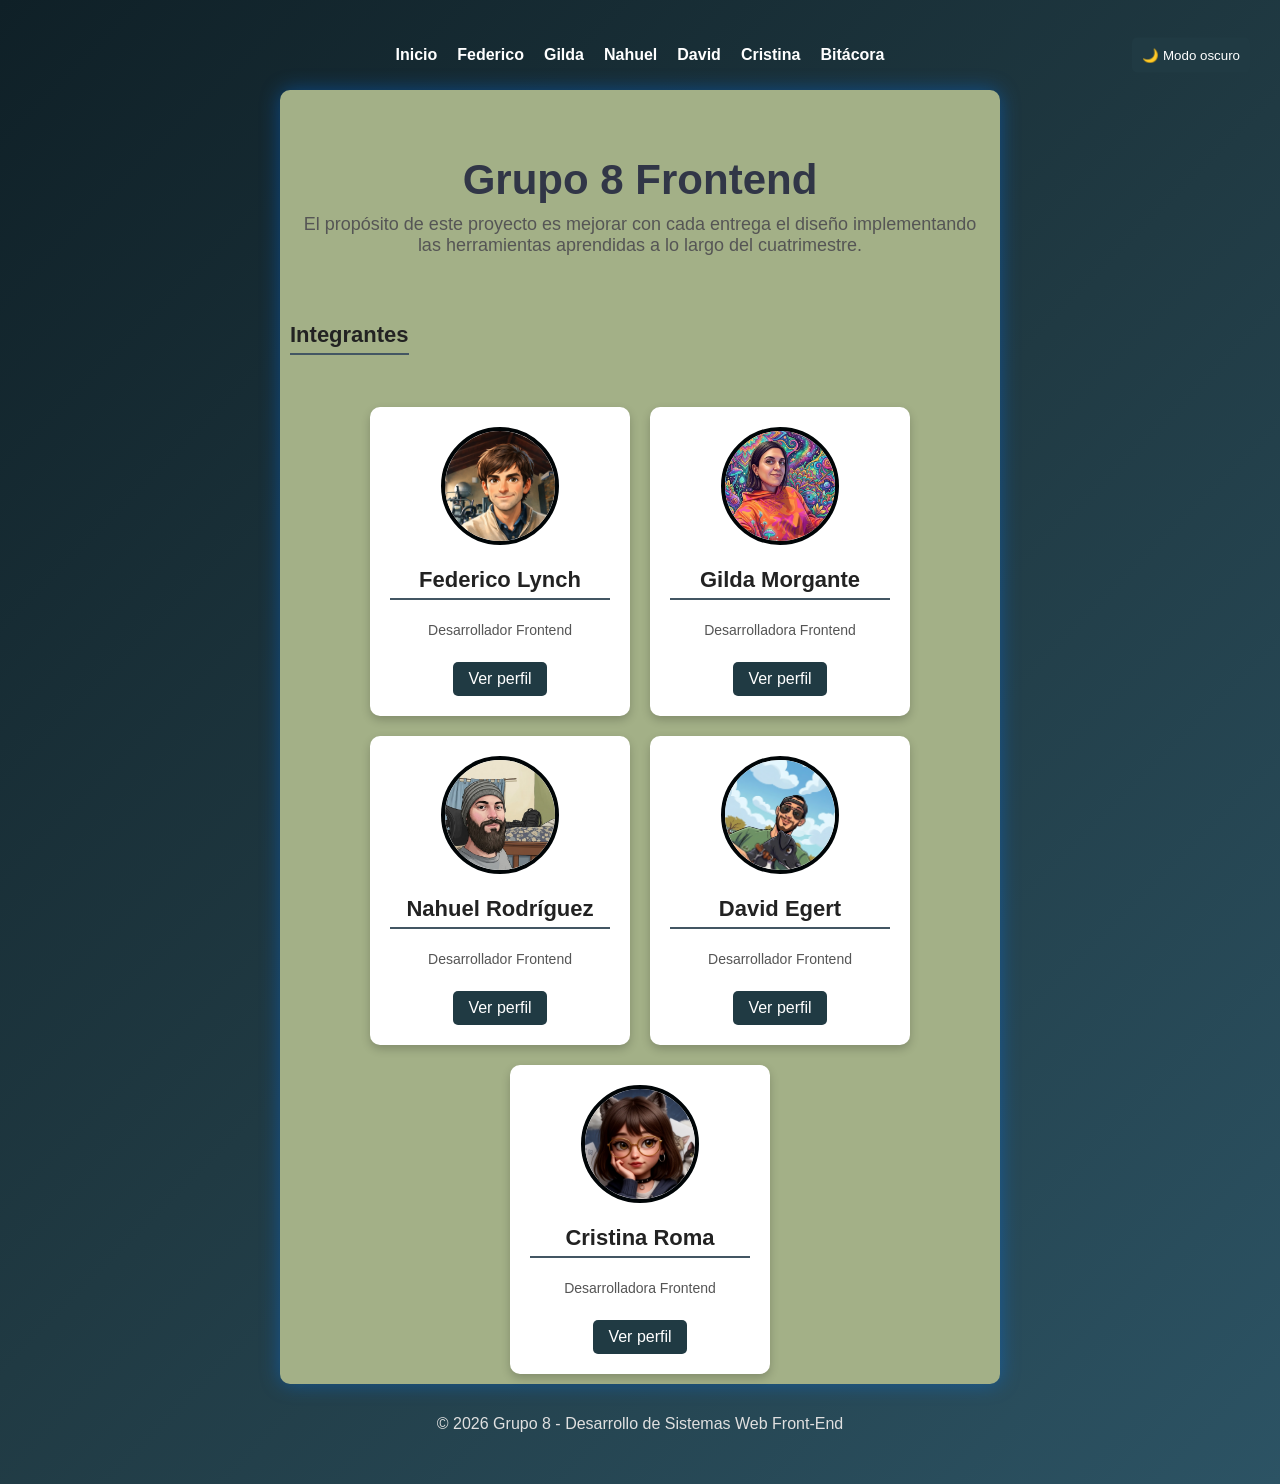
==== commit c1949ad4: "Se agrega info al readme" ====
--- a/index.html
+++ b/index.html
@@ -4,7 +4,6 @@
 <head>
   <meta charset="UTF-8">
   <title>TP1 Web Grupo 8</title>
-
   <!-- FUENTE -->
   <link rel="preconnect" href="https://fonts.googleapis.com">
   <link rel="preconnect" href="https://fonts.gstatic.com" crossorigin>
--- a/css/estilos.css
+++ b/css/estilos.css
@@ -58,7 +58,7 @@
   max-width: 300px;
 }*/
 
-/* Colores adaptados al fondo azul */
+
 
 .presentacion h1 {
   color: linear-gradient(135deg, #0f2027, #203a43, #2c5364);
@@ -233,7 +233,6 @@
 
 h2, h3 {
   color: #222; /* gris oscuro casi negro */
-  font-family: "Google Sans Flex", sans-serif;
 
 }
 
@@ -244,13 +243,12 @@
   padding: 10px;
   border-radius: 5px;
   cursor: pointer;
-  font-family: "Google Sans Flex", sans-serif;
+  font-family: "Google Sans Flex", sans-serif
 }
 section p {
   margin-top: 10px;
   color: #555;
   font-size: 14px;
-  font-family: "Google Sans Flex", sans-serif;
 }
 h2 {
   text-align: center;
@@ -259,11 +257,8 @@
 h3 {
   border-bottom: 2px solid #435663;
   padding-bottom: 5px;
-  font-family: "Google Sans Flex", sans-serif;
-}
-body {
-  background: linear-gradient(135deg, #0f2027, #203a43, #2c5364);
-}
+}
+
 button:hover {
   background-color: #435663;
 }
@@ -302,24 +297,7 @@
 .perfil-principal p {
   text-align: center;
 }
-
-/* ===============================
-   PERFIL GILDA (Personalización)
-================================ */
-
-.perfil-gilda h2 {
-  text-align: center;
-  margin-bottom: 15px;
-  font-size: 28px;
-  letter-spacing: 1px;
-  font-family: "Google Sans Flex",sans-serif;
-  font-weight: bold;
-
-} 
-
-.perfil-gilda p {
-  text-align: center;
-}
+                                                                 
 
 /* ===============================
    PERFIL CRISTINA (Personalización)
@@ -343,7 +321,7 @@
   display: block;
   margin: 30px 0 15px 0;
   padding: 10px 20px;
-  background-color: #2c5364;
+  background-color: #203a43;
   color: white;
   border: none;
   border-radius: 5px;
@@ -352,7 +330,7 @@
 }
 
 #btn-contacto:hover {
-  background-color: #1e3c48;
+  background-color: #435663;
 }
 
 #info-contacto {
